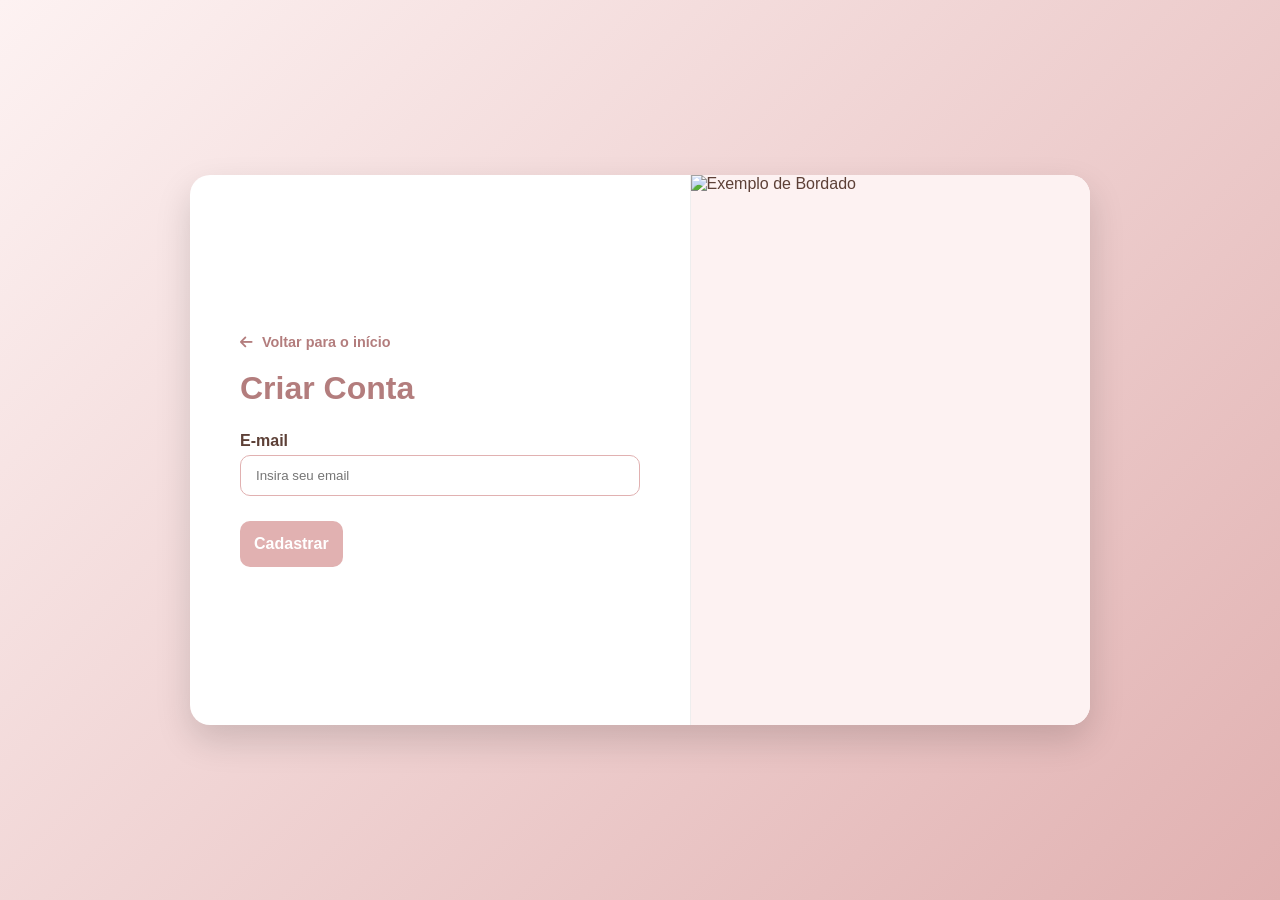
==== cadastro.html @ 28361bd5 "teste" ====
<!DOCTYPE html>
<html lang="pt-br">
<head>
    <meta charset="UTF-8">
    <title>Duas Mãos - Cadastro</title>
    <link rel="stylesheet" href="style.css">
    <link rel="stylesheet" href="https://cdnjs.cloudflare.com/ajax/libs/font-awesome/6.0.0/css/all.min.css">
</head>
<body class="corpo-acesso">

    <main class="container-acesso">
        <section class="coluna-formulario">
            <a href="index.html" class="link-voltar">
                <i class="fas fa-arrow-left"></i> Voltar para o início
            </a>

            <h2 class="titulo-acesso">Criar Conta</h2>
            
            <form action="#">
                <div class="campo-texto">
                    <label>E-mail</label>
                    <input type="email" placeholder="Insira seu email" required>
                </div>
                <button type="submit" class="botao-enviar">Cadastrar</button>
            </form>
        </section>

        <aside class="coluna-imagem">
            <img src="produto6.jpeg" alt="Exemplo de Bordado">
        </aside>
    </main>

</body>
</html>
---- style.css ----
* {
    margin: 0;
    padding: 0;
    box-sizing: border-box;
    font-family: 'Segoe UI', sans-serif;
}

/* Fundo Geral */
body {
    background-color: #ffffff;
    color: #333;
}

/* Cabeçalho */
.cabecalho {
    display: flex;
    justify-content: space-between;
    align-items: center;
    padding: 20px 5%;
    border-bottom: 1px solid #eee;
}

.logotipo-container {
    display: flex;
    align-items: center;
    gap: 15px;
}

.circulo-logo {
    width: 50px;
    height: 50px;
    border: 2px solid #000;
    border-radius: 50%;
}

.navegacao-topo {
    display: flex;
    align-items: center;
    gap: 20px;
}

.botao-login {
    padding: 8px 25px;
    border: 1px solid #ccc;
    border-radius: 8px;
    background: white;
    cursor: pointer;
    transition: 0.3s;
}

.botao-login:hover {
    background: #f0f0f0;
}

/* Seção de Destaque */
.secao-principal {
    text-align: center;
    padding: 40px 5%;
}

.banner-estatico {
    width: 100%;
    height: 350px;
    border: 1px solid #ddd;
    border-radius: 20px;
    display: flex;
    align-items: center;
    justify-content: center;
    font-size: 2.5rem;
    margin-top: 15px;
}

/* Vitrine de Produtos */
.vitrine-produtos {
    display: grid;
    grid-template-columns: repeat(auto-fit, minmax(220px, 1fr));
    gap: 25px;
    padding: 40px 5%;
}

.card-produto {
    border: 1px solid #eee;
    border-radius: 15px;
    padding: 20px;
    text-align: center;
    min-height: 280px;
    display: flex;
    flex-direction: column;
    justify-content: space-between;
}

.etiqueta-preco {
    display: inline-flex;
    align-items: center;
    justify-content: center;
    gap: 10px;
    border: 1px solid #333;
    padding: 8px 20px;
    border-radius: 30px;
    align-self: center;
}

/* Área de Carrossel/Rotação */
.rotacao-imagens {
    width: 90%;
    margin: 20px auto 50px;
    height: 150px;
    border: 1px solid #ddd;
    border-radius: 15px;
    display: flex;
    align-items: center;
    justify-content: center;
    background: #fafafa;
}

/* Telas de Formulário (Login/Cadastro) */
.tela-formulario {
    min-height: 100vh;
    display: flex;
    align-items: center;
    justify-content: center;
    /* Gradiente de fundo conforme Imagem 4 */
    background: linear-gradient(135deg, #f5f7fa 0%, #c3cfe2 100%);
}

.container-central {
    display: flex;
    width: 900px;
    background: white;
    border-radius: 20px;
    box-shadow: 0 15px 35px rgba(0,0,0,0.1);
    overflow: hidden;
}

.lado-formulario {
    flex: 1;
    padding: 50px;
}

.lado-imagem {
    flex: 1;
    background: #fdfdfd;
    display: flex;
    align-items: center;
    justify-content: center;
    border-left: 1px solid #eee;
}

.campo-entrada {
    margin-bottom: 25px;
}

.campo-entrada label {
    display: block;
    margin-bottom: 8px;
    font-weight: 600;
}

.campo-entrada input {
    width: 100%;
    padding: 12px 20px;
    border: 1.5px solid #ddd;
    border-radius: 50px;
    outline: none;
}

.botao-acao {
    width: 100%;
    padding: 14px;
    border-radius: 50px;
    border: none;
    background: #eee;
    font-weight: bold;
    cursor: pointer;
    margin-top: 15px;
} 
#texto-rotacao {
    transition: opacity 0.5s ease-in-out;
}

.rotacao-imagens {
    overflow: hidden;
    text-align: center;
}
* {
    margin: 0;
    padding: 0;
    box-sizing: border-box;
    font-family: 'Segoe UI', sans-serif;
}

body {
    background-color: #fffafb; /* Rosa bem clarinho de fundo */
    color: #5d4037; /* Marrom suave para os textos */
}

/* Cabeçalho */
.cabecalho {
    display: flex;
    justify-content: space-between;
    align-items: center;
    padding: 10px 5%;
    background: white;
    box-shadow: 0 2px 10px rgba(0,0,0,0.05);
}

.logotipo-container {
    display: flex;
    align-items: center;
    gap: 15px;
}

.foto-logo {
    width: 80px;
    height: 80px;
    border-radius: 50%;
    object-fit: cover;
    border: 2px solid #e1b1b1;
}

.botao-login {
    padding: 8px 25px;
    border: 1px solid #e1b1b1;
    border-radius: 20px;
    background: white;
    color: #b37d7d;
    cursor: pointer;
    font-weight: bold;
    transition: 0.3s;
}

.botao-login:hover {
    background: #fdf2f2;
}

/* Vitrine */
.vitrine-produtos {
    display: grid;
    grid-template-columns: repeat(auto-fit, minmax(280px, 1fr));
    gap: 30px;
    padding: 40px 5%;
}

.card-produto {
    background: white;
    border-radius: 20px;
    overflow: hidden;
    border: 1px solid #f0e4e4;
    transition: transform 0.3s;
    text-align: center;
    padding-bottom: 20px;
}

.card-produto:hover {
    transform: translateY(-5px);
}

.imagem-produto {
    width: 100%;
    height: 300px;
    object-fit: cover; /* Faz a foto preencher o espaço sem distorcer */
}

.titulo-produto {
    padding: 15px;
    font-size: 1.2rem;
    color: #8d6e63;
}

.etiqueta-preco {
    display: inline-flex;
    align-items: center;
    gap: 10px;
    background: #fdf2f2;
    color: #b37d7d;
    padding: 8px 25px;
    border-radius: 50px;
    border: 1px solid #e1b1b1;
    font-weight: bold;
    text-decoration: none;
}

/* Carrossel */
.rotacao-imagens {
    background: #fdf2f2;
    padding: 30px;
    text-align: center;
    margin-top: 40px;
    border-top: 1px solid #f0e4e4;
}

#texto-rotacao {
    color: #b37d7d;
    font-style: italic;
}
.etiqueta-preco {
    display: inline-flex;
    align-items: center;
    gap: 10px;
    background: #fdf2f2;
    color: #b37d7d;
    padding: 10px 30px;
    border-radius: 50px;
    border: 1px solid #e1b1b1;
    font-weight: bold;
    text-decoration: none; /* Remove o sublinhado de link */
    cursor: pointer;
    transition: all 0.3s ease;
}

.etiqueta-preco:hover {
    background: #b37d7d;
    color: white;
    transform: scale(1.05); /* Dá um leve aumento ao passar o mouse */
}
/* Banner de Destaque (Topo) */
.banner-destaque {
    width: 100%;
    height: 450px;
    background-image: linear-gradient(rgba(0,0,0,0.1), rgba(0,0,0,0.1)), url('produto4.jpeg');
    background-size: cover;
    background-position: center;
    display: flex;
    flex-direction: column;
    align-items: center;
    justify-content: center;
    color: white;
    text-shadow: 2px 2px 4px rgba(0,0,0,0.3);
    margin-bottom: 20px;
}

.banner-destaque h2 { font-size: 3rem; margin-bottom: 10px; }

/* Botão Flutuante do WhatsApp */
.whatsapp-flutuante {
    position: fixed;
    width: 60px;
    height: 60px;
    bottom: 40px;
    right: 40px;
    background-color: #25d366;
    color: #FFF;
    border-radius: 50px;
    text-align: center;
    font-size: 30px;
    box-shadow: 2px 2px 10px rgba(0,0,0,0.2);
    z-index: 1000;
    display: flex;
    align-items: center;
    justify-content: center;
    text-decoration: none;
    transition: transform 0.3s;
}

.whatsapp-flutuante:hover {
    transform: scale(1.1);
    background-color: #128c7e;
}

/* Ajuste para dispositivos móveis */
@media (max-width: 768px) {
    .banner-destaque { height: 300px; }
    .banner-destaque h2 { font-size: 1.8rem; }
    .whatsapp-flutuante { width: 50px; height: 50px; bottom: 20px; right: 20px; }
}
/* Estilo específico para Login e Cadastro */
.corpo-acesso {
    display: flex;
    align-items: center;
    justify-content: center;
    min-height: 100vh;
    /* Gradiente suave conforme solicitado no wireframe */
    background: linear-gradient(135deg, #fdf2f2 0%, #e1b1b1 100%);
    padding: 20px;
}

.container-acesso {
    display: flex;
    width: 100%;
    max-width: 900px;
    background: white;
    border-radius: 20px;
    overflow: hidden;
    box-shadow: 0 10px 25px rgba(0,0,0,0.1);
}

.coluna-formulario {
    flex: 1;
    padding: 40px;
    display: flex;
    flex-direction: column;
    justify-content: center;
}

.coluna-imagem {
    flex: 1;
    background-color: #f9f9f9;
    display: flex;
    align-items: center;
    justify-content: center;
    border-left: 1px solid #eee;
}

.coluna-imagem img {
    width: 100%;
    height: 100%;
    object-fit: cover; /* Garante que a imagem preencha o espaço */
}

.campo-texto {
    margin-bottom: 20px;
}

.campo-texto label {
    display: block;
    margin-bottom: 5px;
    color: #8d6e63;
    font-weight: bold;
}

.campo-texto input {
    width: 100%;
    padding: 12px;
    border: 1px solid #e1b1b1;
    border-radius: 25px;
    outline: none;
}

.botao-enviar {
    background-color: #e1b1b1;
    color: white;
    border: none;
    padding: 12px;
    border-radius: 25px;
    font-weight: bold;
    cursor: pointer;
    transition: 0.3s;
    margin-top: 10px;
}

.botao-enviar:hover {
    background-color: #b37d7d;
}
/* Estilo Base para as Telas de Acesso */
.corpo-acesso {
    display: flex;
    align-items: center;
    justify-content: center;
    min-height: 100vh;
    margin: 0;
    background: linear-gradient(135deg, #fdf2f2 0%, #e1b1b1 100%); /* Gradiente de Fundo */
    font-family: 'Segoe UI', sans-serif;
}

.container-acesso {
    display: flex;
    width: 900px;
    height: 550px;
    background: white;
    border-radius: 20px;
    overflow: hidden;
    box-shadow: 0 15px 35px rgba(0,0,0,0.15);
}

.coluna-formulario {
    flex: 1;
    padding: 50px;
    display: flex;
    flex-direction: column;
    justify-content: center;
}

.coluna-imagem {
    flex: 1;
    background-color: #fdf2f2;
}

.coluna-imagem img {
    width: 100%;
    height: 100%;
    object-fit: cover; /* Faz a imagem preencher todo o espaço lateral */
}

/* Estilização dos Inputs e Botões */
.titulo-acesso {
    color: #b37d7d;
    margin-bottom: 25px;
    font-size: 2rem;
}

.campo-texto {
    margin-bottom: 15px;
    display: flex;
    flex-direction: column;
}

.campo-texto label {
    margin-bottom: 5px;
    color: #5d4037;
    font-weight: bold;
}

.campo-texto input {
    padding: 12px 15px;
    border: 1.5px solid #e1b1b1;
    border-radius: 10px;
    outline: none;
}

.botao-enviar {
    background-color: #e1b1b1;
    color: white;
    border: none;
    padding: 14px;
    border-radius: 10px;
    font-weight: bold;
    cursor: pointer;
    font-size: 1rem;
    margin-top: 10px;
    transition: 0.3s;
}

.botao-enviar:hover {
    background-color: #b37d7d;
}

/* Links */
.link-alternativo {
    margin-top: 15px;
    font-size: 0.9rem;
    color: #5d4037;
}

.link-alternativo a {
    color: #b37d7d;
    text-decoration: none;
    font-weight: bold;
}
.link-voltar {
    display: inline-block;
    margin-bottom: 20px;
    color: #b37d7d;
    text-decoration: none;
    font-size: 0.9rem;
    font-weight: bold;
    transition: 0.3s;
}

.link-voltar:hover {
    color: #5d4037;
    transform: translateX(-5px);
}

.link-voltar i {
    margin-right: 5px;
}
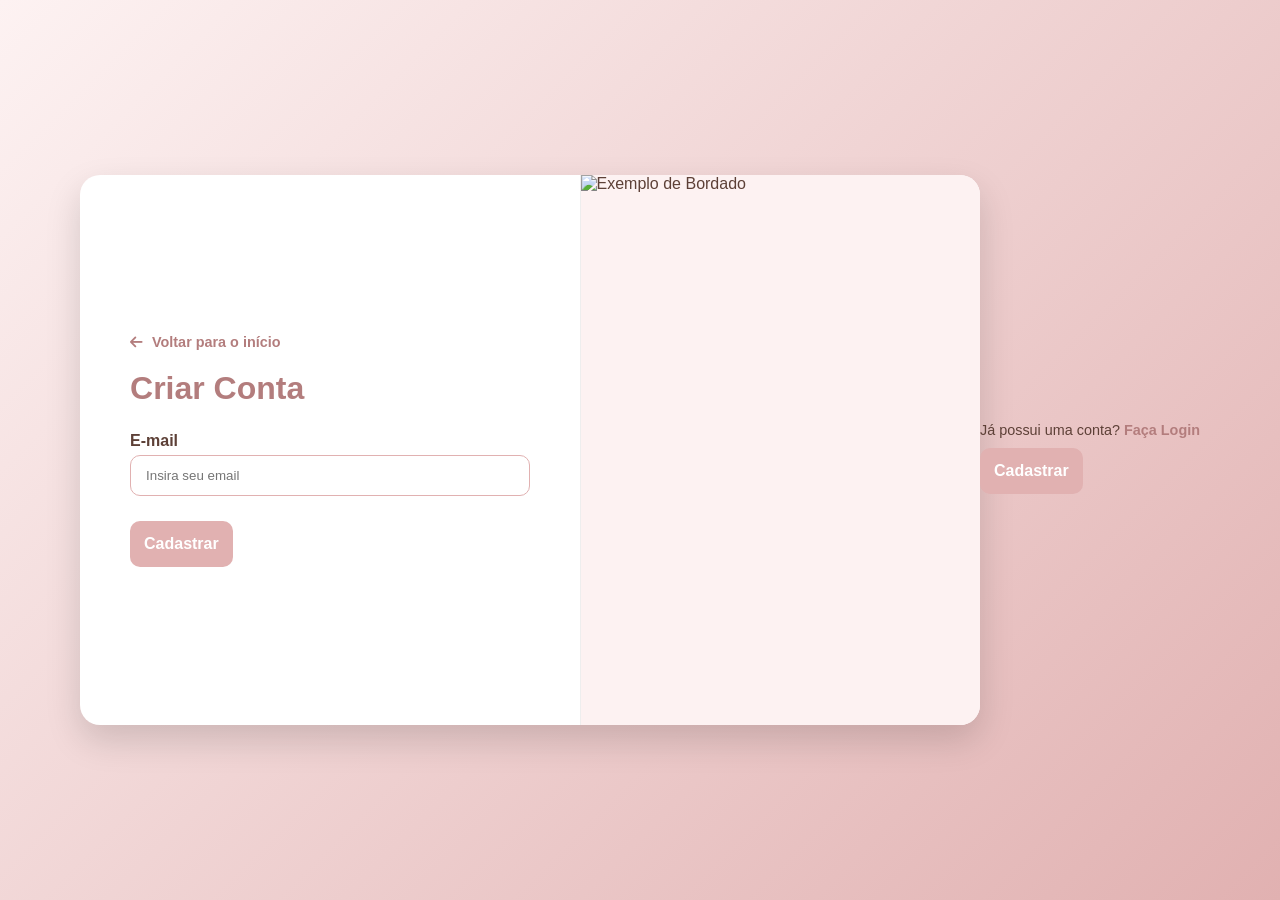
==== commit 4cd768b7: "sla" ====
--- a/cadastro.html
+++ b/cadastro.html
@@ -29,6 +29,12 @@
             <img src="produto6.jpeg" alt="Exemplo de Bordado">
         </aside>
     </main>
-
+<form action="#">
+    <p class="link-alternativo">
+        Já possui uma conta? <a href="login.html">Faça Login</a>
+    </p>
+    
+    <button type="submit" class="botao-enviar">Cadastrar</button>
+</form>
 </body>
 </html>
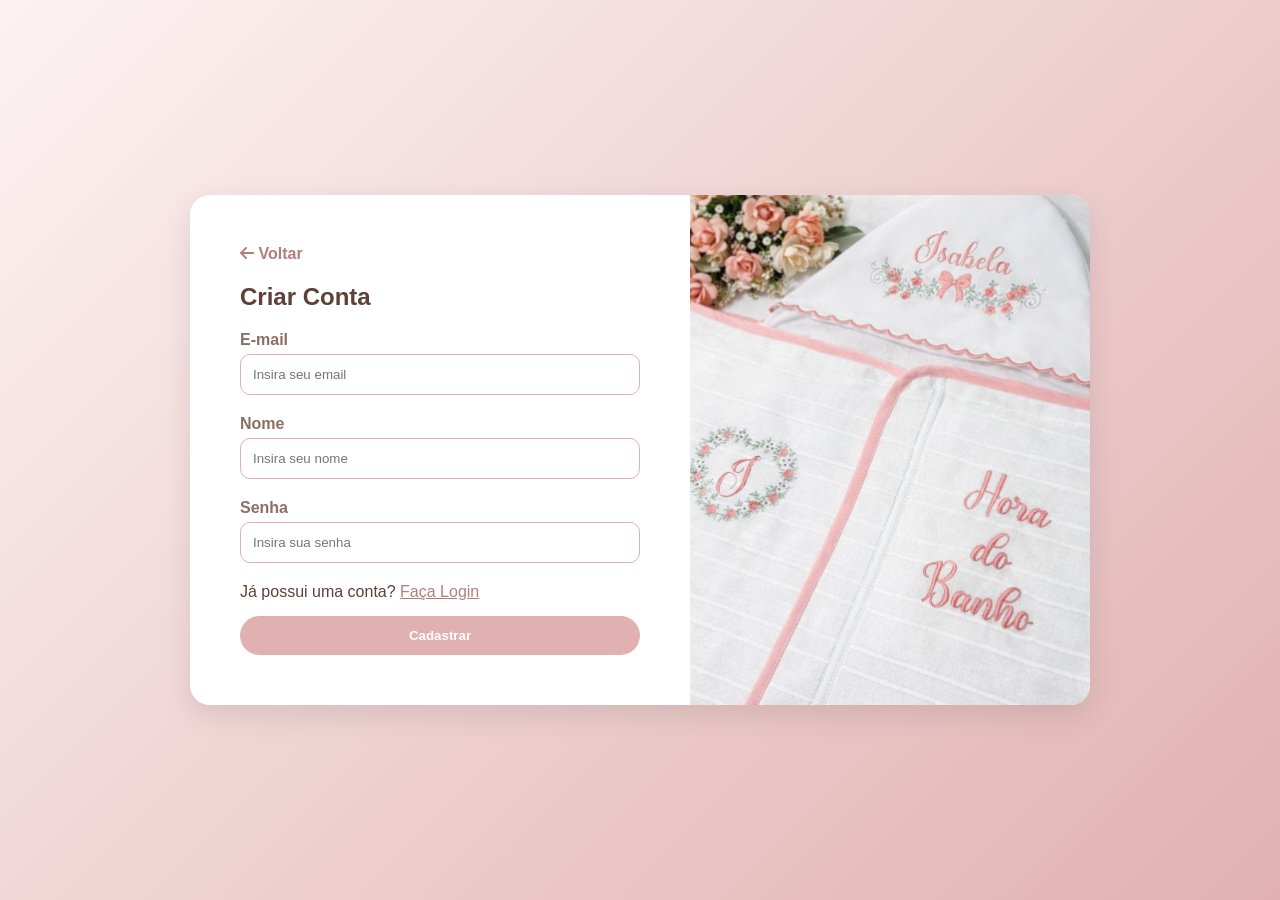
==== commit bd6640b8: "teste" ====
--- a/cadastro.html
+++ b/cadastro.html
@@ -7,34 +7,30 @@
     <link rel="stylesheet" href="https://cdnjs.cloudflare.com/ajax/libs/font-awesome/6.0.0/css/all.min.css">
 </head>
 <body class="corpo-acesso">
-
-    <main class="container-acesso">
-        <section class="coluna-formulario">
-            <a href="index.html" class="link-voltar">
-                <i class="fas fa-arrow-left"></i> Voltar para o início
-            </a>
-
-            <h2 class="titulo-acesso">Criar Conta</h2>
-            
-            <form action="#">
+    <div class="container-acesso">
+        <div class="coluna-formulario">
+            <a href="index.html" class="link-voltar"><i class="fas fa-arrow-left"></i> Voltar</a>
+            <h2 style="margin-bottom:20px;">Criar Conta</h2>
+            <form>
                 <div class="campo-texto">
                     <label>E-mail</label>
-                    <input type="email" placeholder="Insira seu email" required>
+                    <input type="email" placeholder="Insira seu email">
                 </div>
+                <div class="campo-texto">
+                    <label>Nome</label>
+                    <input type="text" placeholder="Insira seu nome">
+                </div>
+                <div class="campo-texto">
+                    <label>Senha</label>
+                    <input type="password" placeholder="Insira sua senha">
+                </div>
+                <p style="margin-bottom:15px;">Já possui uma conta? <a href="login.html" style="color:#b37d7d;">Faça Login</a></p>
                 <button type="submit" class="botao-enviar">Cadastrar</button>
             </form>
-        </section>
-
-        <aside class="coluna-imagem">
-            <img src="produto6.jpeg" alt="Exemplo de Bordado">
-        </aside>
-    </main>
-<form action="#">
-    <p class="link-alternativo">
-        Já possui uma conta? <a href="login.html">Faça Login</a>
-    </p>
-    
-    <button type="submit" class="botao-enviar">Cadastrar</button>
-</form>
+        </div>
+        <div class="coluna-imagem">
+            <img src="..//images/produto6.jpeg">
+        </div>
+    </div>
 </body>
 </html>
--- a/style.css
+++ b/style.css
@@ -1,205 +1,22 @@
+/* Configurações Gerais */
 * {
     margin: 0;
     padding: 0;
     box-sizing: border-box;
-    font-family: 'Segoe UI', sans-serif;
+    font-family: 'Segoe UI', Tahoma, Geneva, Verdana, sans-serif;
 }
 
-/* Fundo Geral */
 body {
-    background-color: #ffffff;
-    color: #333;
+    background-color: #fffafb;
+    color: #5d4037;
 }
 
-/* Cabeçalho */
+/* Cabeçalho (Página Inicial) */
 .cabecalho {
     display: flex;
     justify-content: space-between;
     align-items: center;
-    padding: 20px 5%;
-    border-bottom: 1px solid #eee;
-}
-
-.logotipo-container {
-    display: flex;
-    align-items: center;
-    gap: 15px;
-}
-
-.circulo-logo {
-    width: 50px;
-    height: 50px;
-    border: 2px solid #000;
-    border-radius: 50%;
-}
-
-.navegacao-topo {
-    display: flex;
-    align-items: center;
-    gap: 20px;
-}
-
-.botao-login {
-    padding: 8px 25px;
-    border: 1px solid #ccc;
-    border-radius: 8px;
-    background: white;
-    cursor: pointer;
-    transition: 0.3s;
-}
-
-.botao-login:hover {
-    background: #f0f0f0;
-}
-
-/* Seção de Destaque */
-.secao-principal {
-    text-align: center;
-    padding: 40px 5%;
-}
-
-.banner-estatico {
-    width: 100%;
-    height: 350px;
-    border: 1px solid #ddd;
-    border-radius: 20px;
-    display: flex;
-    align-items: center;
-    justify-content: center;
-    font-size: 2.5rem;
-    margin-top: 15px;
-}
-
-/* Vitrine de Produtos */
-.vitrine-produtos {
-    display: grid;
-    grid-template-columns: repeat(auto-fit, minmax(220px, 1fr));
-    gap: 25px;
-    padding: 40px 5%;
-}
-
-.card-produto {
-    border: 1px solid #eee;
-    border-radius: 15px;
-    padding: 20px;
-    text-align: center;
-    min-height: 280px;
-    display: flex;
-    flex-direction: column;
-    justify-content: space-between;
-}
-
-.etiqueta-preco {
-    display: inline-flex;
-    align-items: center;
-    justify-content: center;
-    gap: 10px;
-    border: 1px solid #333;
-    padding: 8px 20px;
-    border-radius: 30px;
-    align-self: center;
-}
-
-/* Área de Carrossel/Rotação */
-.rotacao-imagens {
-    width: 90%;
-    margin: 20px auto 50px;
-    height: 150px;
-    border: 1px solid #ddd;
-    border-radius: 15px;
-    display: flex;
-    align-items: center;
-    justify-content: center;
-    background: #fafafa;
-}
-
-/* Telas de Formulário (Login/Cadastro) */
-.tela-formulario {
-    min-height: 100vh;
-    display: flex;
-    align-items: center;
-    justify-content: center;
-    /* Gradiente de fundo conforme Imagem 4 */
-    background: linear-gradient(135deg, #f5f7fa 0%, #c3cfe2 100%);
-}
-
-.container-central {
-    display: flex;
-    width: 900px;
-    background: white;
-    border-radius: 20px;
-    box-shadow: 0 15px 35px rgba(0,0,0,0.1);
-    overflow: hidden;
-}
-
-.lado-formulario {
-    flex: 1;
-    padding: 50px;
-}
-
-.lado-imagem {
-    flex: 1;
-    background: #fdfdfd;
-    display: flex;
-    align-items: center;
-    justify-content: center;
-    border-left: 1px solid #eee;
-}
-
-.campo-entrada {
-    margin-bottom: 25px;
-}
-
-.campo-entrada label {
-    display: block;
-    margin-bottom: 8px;
-    font-weight: 600;
-}
-
-.campo-entrada input {
-    width: 100%;
-    padding: 12px 20px;
-    border: 1.5px solid #ddd;
-    border-radius: 50px;
-    outline: none;
-}
-
-.botao-acao {
-    width: 100%;
-    padding: 14px;
-    border-radius: 50px;
-    border: none;
-    background: #eee;
-    font-weight: bold;
-    cursor: pointer;
-    margin-top: 15px;
-} 
-#texto-rotacao {
-    transition: opacity 0.5s ease-in-out;
-}
-
-.rotacao-imagens {
-    overflow: hidden;
-    text-align: center;
-}
-* {
-    margin: 0;
-    padding: 0;
-    box-sizing: border-box;
-    font-family: 'Segoe UI', sans-serif;
-}
-
-body {
-    background-color: #fffafb; /* Rosa bem clarinho de fundo */
-    color: #5d4037; /* Marrom suave para os textos */
-}
-
-/* Cabeçalho */
-.cabecalho {
-    display: flex;
-    justify-content: space-between;
-    align-items: center;
-    padding: 10px 5%;
+    padding: 15px 5%;
     background: white;
     box-shadow: 0 2px 10px rgba(0,0,0,0.05);
 }
@@ -208,349 +25,144 @@
     display: flex;
     align-items: center;
     gap: 15px;
+    text-decoration: none;
+    color: inherit;
 }
 
 .foto-logo {
-    width: 80px;
-    height: 80px;
+    width: 70px;
+    height: 70px;
     border-radius: 50%;
     object-fit: cover;
     border: 2px solid #e1b1b1;
 }
 
-.botao-login {
-    padding: 8px 25px;
+.botao-topo {
+    padding: 10px 20px;
+    border-radius: 25px;
+    font-weight: bold;
+    cursor: pointer;
+    transition: 0.3s;
     border: 1px solid #e1b1b1;
-    border-radius: 20px;
-    background: white;
-    color: #b37d7d;
-    cursor: pointer;
-    font-weight: bold;
-    transition: 0.3s;
 }
 
-.botao-login:hover {
-    background: #fdf2f2;
+.btn-login { background: white; color: #b37d7d; }
+.btn-cadastro { background: #fdf2f2; color: #b37d7d; margin-left: 10px; }
+.btn-login:hover, .btn-cadastro:hover { background: #e1b1b1; color: white; }
+
+/* Banner */
+.banner-destaque {
+    width: 90%;
+    max-width: 1200px;
+    height: 400px;
+    margin: 20px auto;
+    background: url('produto4.jpeg') center/cover;
+    border-radius: 20px;
+    display: flex;
+    align-items: center;
+    justify-content: center;
+    color: white;
+    text-shadow: 2px 2px 4px rgba(0,0,0,0.5);
+    border: 1px solid #ddd;
 }
 
-/* Vitrine */
+/* Vitrine de Produtos */
 .vitrine-produtos {
     display: grid;
-    grid-template-columns: repeat(auto-fit, minmax(280px, 1fr));
-    gap: 30px;
+    grid-template-columns: repeat(auto-fit, minmax(250px, 1fr));
+    gap: 25px;
     padding: 40px 5%;
 }
 
 .card-produto {
     background: white;
-    border-radius: 20px;
-    overflow: hidden;
-    border: 1px solid #f0e4e4;
-    transition: transform 0.3s;
+    border-radius: 15px;
+    padding: 15px;
     text-align: center;
-    padding-bottom: 20px;
+    border: 1px solid #eee;
+    transition: 0.3s;
 }
 
-.card-produto:hover {
-    transform: translateY(-5px);
-}
+.card-produto:hover { transform: translateY(-5px); box-shadow: 0 5px 15px rgba(0,0,0,0.1); }
 
 .imagem-produto {
     width: 100%;
-    height: 300px;
-    object-fit: cover; /* Faz a foto preencher o espaço sem distorcer */
-}
-
-.titulo-produto {
-    padding: 15px;
-    font-size: 1.2rem;
-    color: #8d6e63;
+    height: 250px;
+    object-fit: cover;
+    border-radius: 10px;
+    margin-bottom: 15px;
 }
 
 .etiqueta-preco {
-    display: inline-flex;
-    align-items: center;
-    gap: 10px;
+    display: inline-block;
+    padding: 8px 20px;
     background: #fdf2f2;
     color: #b37d7d;
-    padding: 8px 25px;
-    border-radius: 50px;
     border: 1px solid #e1b1b1;
+    border-radius: 20px;
+    text-decoration: none;
     font-weight: bold;
-    text-decoration: none;
 }
 
-/* Carrossel */
-.rotacao-imagens {
-    background: #fdf2f2;
-    padding: 30px;
-    text-align: center;
-    margin-top: 40px;
-    border-top: 1px solid #f0e4e4;
-}
-
-#texto-rotacao {
-    color: #b37d7d;
-    font-style: italic;
-}
-.etiqueta-preco {
-    display: inline-flex;
-    align-items: center;
-    gap: 10px;
-    background: #fdf2f2;
-    color: #b37d7d;
-    padding: 10px 30px;
-    border-radius: 50px;
-    border: 1px solid #e1b1b1;
-    font-weight: bold;
-    text-decoration: none; /* Remove o sublinhado de link */
-    cursor: pointer;
-    transition: all 0.3s ease;
-}
-
-.etiqueta-preco:hover {
-    background: #b37d7d;
-    color: white;
-    transform: scale(1.05); /* Dá um leve aumento ao passar o mouse */
-}
-/* Banner de Destaque (Topo) */
-.banner-destaque {
-    width: 100%;
-    height: 450px;
-    background-image: linear-gradient(rgba(0,0,0,0.1), rgba(0,0,0,0.1)), url('produto4.jpeg');
-    background-size: cover;
-    background-position: center;
-    display: flex;
-    flex-direction: column;
-    align-items: center;
-    justify-content: center;
-    color: white;
-    text-shadow: 2px 2px 4px rgba(0,0,0,0.3);
-    margin-bottom: 20px;
-}
-
-.banner-destaque h2 { font-size: 3rem; margin-bottom: 10px; }
-
-/* Botão Flutuante do WhatsApp */
-.whatsapp-flutuante {
-    position: fixed;
-    width: 60px;
-    height: 60px;
-    bottom: 40px;
-    right: 40px;
-    background-color: #25d366;
-    color: #FFF;
-    border-radius: 50px;
-    text-align: center;
-    font-size: 30px;
-    box-shadow: 2px 2px 10px rgba(0,0,0,0.2);
-    z-index: 1000;
-    display: flex;
-    align-items: center;
-    justify-content: center;
-    text-decoration: none;
-    transition: transform 0.3s;
-}
-
-.whatsapp-flutuante:hover {
-    transform: scale(1.1);
-    background-color: #128c7e;
-}
-
-/* Ajuste para dispositivos móveis */
-@media (max-width: 768px) {
-    .banner-destaque { height: 300px; }
-    .banner-destaque h2 { font-size: 1.8rem; }
-    .whatsapp-flutuante { width: 50px; height: 50px; bottom: 20px; right: 20px; }
-}
-/* Estilo específico para Login e Cadastro */
+/* Telas de Login/Cadastro (Layout Lateral) */
 .corpo-acesso {
     display: flex;
     align-items: center;
     justify-content: center;
     min-height: 100vh;
-    /* Gradiente suave conforme solicitado no wireframe */
     background: linear-gradient(135deg, #fdf2f2 0%, #e1b1b1 100%);
-    padding: 20px;
-}
-
-.container-acesso {
-    display: flex;
-    width: 100%;
-    max-width: 900px;
-    background: white;
-    border-radius: 20px;
-    overflow: hidden;
-    box-shadow: 0 10px 25px rgba(0,0,0,0.1);
-}
-
-.coluna-formulario {
-    flex: 1;
-    padding: 40px;
-    display: flex;
-    flex-direction: column;
-    justify-content: center;
-}
-
-.coluna-imagem {
-    flex: 1;
-    background-color: #f9f9f9;
-    display: flex;
-    align-items: center;
-    justify-content: center;
-    border-left: 1px solid #eee;
-}
-
-.coluna-imagem img {
-    width: 100%;
-    height: 100%;
-    object-fit: cover; /* Garante que a imagem preencha o espaço */
-}
-
-.campo-texto {
-    margin-bottom: 20px;
-}
-
-.campo-texto label {
-    display: block;
-    margin-bottom: 5px;
-    color: #8d6e63;
-    font-weight: bold;
-}
-
-.campo-texto input {
-    width: 100%;
-    padding: 12px;
-    border: 1px solid #e1b1b1;
-    border-radius: 25px;
-    outline: none;
-}
-
-.botao-enviar {
-    background-color: #e1b1b1;
-    color: white;
-    border: none;
-    padding: 12px;
-    border-radius: 25px;
-    font-weight: bold;
-    cursor: pointer;
-    transition: 0.3s;
-    margin-top: 10px;
-}
-
-.botao-enviar:hover {
-    background-color: #b37d7d;
-}
-/* Estilo Base para as Telas de Acesso */
-.corpo-acesso {
-    display: flex;
-    align-items: center;
-    justify-content: center;
-    min-height: 100vh;
-    margin: 0;
-    background: linear-gradient(135deg, #fdf2f2 0%, #e1b1b1 100%); /* Gradiente de Fundo */
-    font-family: 'Segoe UI', sans-serif;
 }
 
 .container-acesso {
     display: flex;
     width: 900px;
-    height: 550px;
     background: white;
     border-radius: 20px;
     overflow: hidden;
-    box-shadow: 0 15px 35px rgba(0,0,0,0.15);
+    box-shadow: 0 10px 30px rgba(0,0,0,0.1);
 }
 
-.coluna-formulario {
-    flex: 1;
-    padding: 50px;
-    display: flex;
-    flex-direction: column;
-    justify-content: center;
+.coluna-formulario { flex: 1; padding: 50px; }
+.coluna-imagem { flex: 1; background: #eee; }
+.coluna-imagem img { width: 100%; height: 100%; object-fit: cover; }
+
+.campo-texto { margin-bottom: 20px; }
+.campo-texto label { display: block; margin-bottom: 5px; font-weight: bold; color: #8d6e63; }
+.campo-texto input { width: 100%; padding: 12px; border: 1px solid #e1b1b1; border-radius: 10px; }
+
+.botao-enviar {
+    width: 100%;
+    padding: 12px;
+    background: #e1b1b1;
+    color: white;
+    border: none;
+    border-radius: 25px;
+    font-weight: bold;
+    cursor: pointer;
 }
 
-.coluna-imagem {
-    flex: 1;
-    background-color: #fdf2f2;
+.link-voltar {
+    text-decoration: none;
+    color: #b37d7d;
+    font-weight: bold;
+    display: block;
+    margin-bottom: 20px;
 }
 
-.coluna-imagem img {
-    width: 100%;
-    height: 100%;
-    object-fit: cover; /* Faz a imagem preencher todo o espaço lateral */
-}
-
-/* Estilização dos Inputs e Botões */
-.titulo-acesso {
-    color: #b37d7d;
-    margin-bottom: 25px;
-    font-size: 2rem;
-}
-
-.campo-texto {
-    margin-bottom: 15px;
+/* WhatsApp Flutuante */
+.whatsapp-flutuante {
+    position: fixed;
+    bottom: 30px;
+    right: 30px;
+    background: #25d366;
+    color: white;
+    width: 60px;
+    height: 60px;
+    border-radius: 50%;
     display: flex;
-    flex-direction: column;
-}
-
-.campo-texto label {
-    margin-bottom: 5px;
-    color: #5d4037;
-    font-weight: bold;
-}
-
-.campo-texto input {
-    padding: 12px 15px;
-    border: 1.5px solid #e1b1b1;
-    border-radius: 10px;
-    outline: none;
-}
-
-.botao-enviar {
-    background-color: #e1b1b1;
-    color: white;
-    border: none;
-    padding: 14px;
-    border-radius: 10px;
-    font-weight: bold;
-    cursor: pointer;
-    font-size: 1rem;
-    margin-top: 10px;
-    transition: 0.3s;
-}
-
-.botao-enviar:hover {
-    background-color: #b37d7d;
-}
-
-/* Links */
-.link-alternativo {
-    margin-top: 15px;
-    font-size: 0.9rem;
-    color: #5d4037;
-}
-
-.link-alternativo a {
-    color: #b37d7d;
-    text-decoration: none;
-    font-weight: bold;
-}
-.link-voltar {
-    display: inline-block;
-    margin-bottom: 20px;
-    color: #b37d7d;
-    text-decoration: none;
-    font-size: 0.9rem;
-    font-weight: bold;
-    transition: 0.3s;
-}
-
-.link-voltar:hover {
-    color: #5d4037;
-    transform: translateX(-5px);
-}
-
-.link-voltar i {
-    margin-right: 5px;
+    align-items: center;
+    justify-content: center;
+    font-size: 30px;
+    box-shadow: 0 4px 10px rgba(0,0,0,0.3);
+    z-index: 1000;
 }
